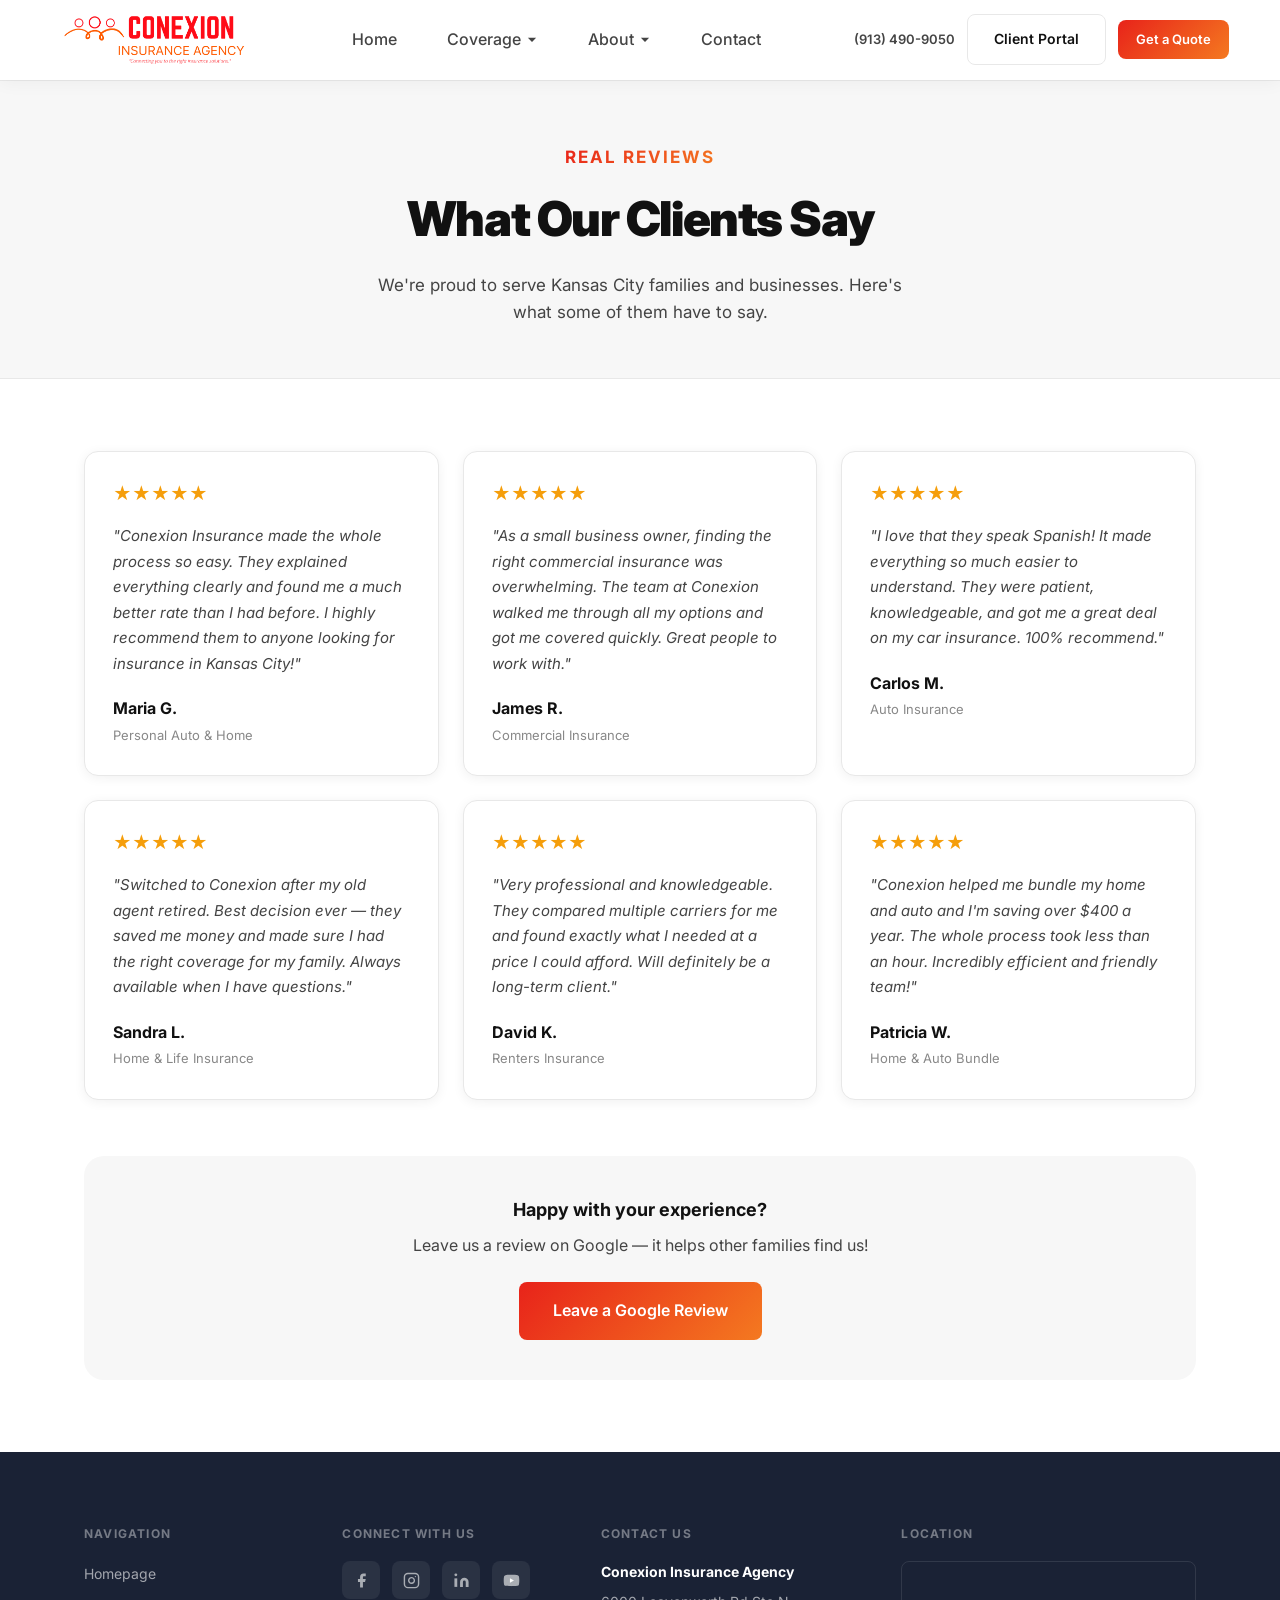
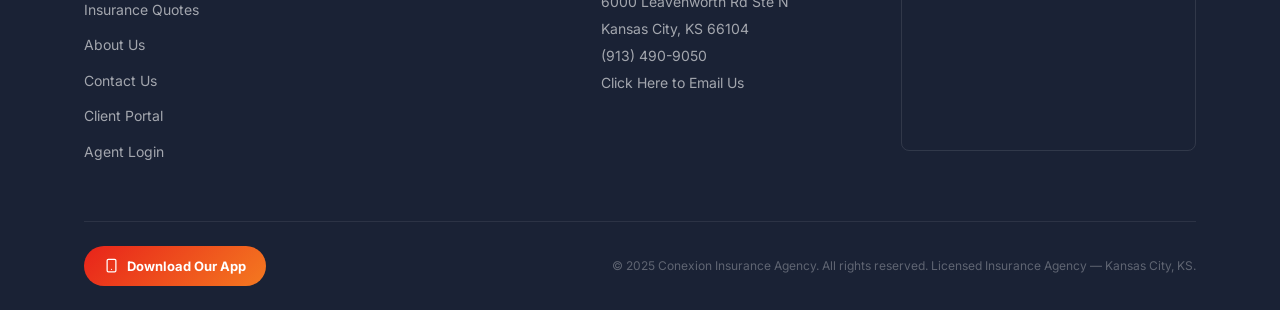
==== client-testimonials.html @ 3abfe739 "Initial commit" ====
<!DOCTYPE html>
<html lang="en">
<head>
  <meta charset="UTF-8">
  <meta name="viewport" content="width=device-width, initial-scale=1.0">
  <title>Client Testimonials | Conexion Insurance Agency</title>
  <meta name="description" content="See what Kansas City clients say about Conexion Insurance Agency. Real reviews from real people we've helped find the right coverage.">
  <link rel="preconnect" href="https://fonts.googleapis.com">
  <link rel="preconnect" href="https://fonts.gstatic.com" crossorigin>
  <link href="https://fonts.googleapis.com/css2?family=Inter:ital,wght@0,300;0,400;0,500;0,600;0,700;0,800;0,900;1,400&display=swap" rel="stylesheet">
  <link rel="icon" type="image/svg+xml" href="favicon.svg">
  <link rel="stylesheet" href="styles.css">
</head>
<body>

  <div id="site-header"></div>

  <main class="subpage-main">
    <div class="subpage-hero">
      <div class="container">
        <p class="eyebrow">Real Reviews</p>
        <h1>What Our Clients Say</h1>
        <p>We're proud to serve Kansas City families and businesses. Here's what some of them have to say.</p>
      </div>
    </div>

    <div class="subpage-content">
      <div class="container">
        <div class="testimonials-grid">

          <div class="testimonial-card">
            <div class="testimonial-stars">★★★★★</div>
            <p class="testimonial-text">"Conexion Insurance made the whole process so easy. They explained everything clearly and found me a much better rate than I had before. I highly recommend them to anyone looking for insurance in Kansas City!"</p>
            <div class="testimonial-author">
              <strong>Maria G.</strong>
              <span>Personal Auto & Home</span>
            </div>
          </div>

          <div class="testimonial-card">
            <div class="testimonial-stars">★★★★★</div>
            <p class="testimonial-text">"As a small business owner, finding the right commercial insurance was overwhelming. The team at Conexion walked me through all my options and got me covered quickly. Great people to work with."</p>
            <div class="testimonial-author">
              <strong>James R.</strong>
              <span>Commercial Insurance</span>
            </div>
          </div>

          <div class="testimonial-card">
            <div class="testimonial-stars">★★★★★</div>
            <p class="testimonial-text">"I love that they speak Spanish! It made everything so much easier to understand. They were patient, knowledgeable, and got me a great deal on my car insurance. 100% recommend."</p>
            <div class="testimonial-author">
              <strong>Carlos M.</strong>
              <span>Auto Insurance</span>
            </div>
          </div>

          <div class="testimonial-card">
            <div class="testimonial-stars">★★★★★</div>
            <p class="testimonial-text">"Switched to Conexion after my old agent retired. Best decision ever — they saved me money and made sure I had the right coverage for my family. Always available when I have questions."</p>
            <div class="testimonial-author">
              <strong>Sandra L.</strong>
              <span>Home & Life Insurance</span>
            </div>
          </div>

          <div class="testimonial-card">
            <div class="testimonial-stars">★★★★★</div>
            <p class="testimonial-text">"Very professional and knowledgeable. They compared multiple carriers for me and found exactly what I needed at a price I could afford. Will definitely be a long-term client."</p>
            <div class="testimonial-author">
              <strong>David K.</strong>
              <span>Renters Insurance</span>
            </div>
          </div>

          <div class="testimonial-card">
            <div class="testimonial-stars">★★★★★</div>
            <p class="testimonial-text">"Conexion helped me bundle my home and auto and I'm saving over $400 a year. The whole process took less than an hour. Incredibly efficient and friendly team!"</p>
            <div class="testimonial-author">
              <strong>Patricia W.</strong>
              <span>Home & Auto Bundle</span>
            </div>
          </div>

        </div>

        <div style="text-align:center;margin-top:56px;padding:40px;background:var(--bg-soft);border-radius:var(--radius-lg);">
          <p style="font-size:18px;font-weight:700;color:var(--ink);margin-bottom:8px;">Happy with your experience?</p>
          <p style="color:var(--ink-light);margin-bottom:24px;">Leave us a review on Google — it helps other families find us!</p>
          <a href="https://www.google.com/maps/place/Conexion+Insurance+Agency" target="_blank" rel="noopener" class="btn-primary btn-large">Leave a Google Review</a>
        </div>
      </div>
    </div>
  </main>

  <div id="site-footer"></div>

  <script src="components.js"></script>
  <script src="script.js"></script>
</body>
</html>
---- styles.css ----
/* ═══════════════════════════════════════════════
   TOKENS
════════════════════════════════════════════════ */
:root {
  --red: #E8231A;
  --orange: #F47920;
  --gradient: linear-gradient(135deg, #E8231A 0%, #F47920 100%);
  --gradient-text: linear-gradient(90deg, #E8231A, #F47920);

  --ink: #111111;
  --ink-light: #444444;
  --muted: #888888;
  --border: #E8E8E8;
  --bg: #FFFFFF;
  --bg-soft: #F7F7F7;

  --radius-sm: 8px;
  --radius: 14px;
  --radius-lg: 20px;

  --shadow-sm: 0 2px 12px rgba(0,0,0,0.06);
  --shadow: 0 4px 28px rgba(0,0,0,0.09);
  --shadow-lg: 0 12px 48px rgba(0,0,0,0.13);

  --ease: 0.24s cubic-bezier(0.4, 0, 0.2, 1);

  --nav-h: 80px;
  --max-w: 1160px;
}

/* ═══════════════════════════════════════════════
   RESET + BASE
════════════════════════════════════════════════ */
*, *::before, *::after { box-sizing: border-box; margin: 0; padding: 0; }

html { scroll-behavior: smooth; font-size: 16px; }

body {
  font-family: 'Inter', -apple-system, BlinkMacSystemFont, 'Segoe UI', sans-serif;
  color: var(--ink);
  background: var(--bg);
  line-height: 1.6;
  -webkit-font-smoothing: antialiased;
}

img, svg { display: block; max-width: 100%; }
a { color: inherit; text-decoration: none; }
ul { list-style: none; }
address { font-style: normal; }
button { cursor: pointer; border: none; background: none; font: inherit; }
input, select, textarea { font: inherit; }

/* ═══════════════════════════════════════════════
   LAYOUT HELPERS
════════════════════════════════════════════════ */
.container {
  width: 100%;
  max-width: var(--max-w);
  margin: 0 auto;
  padding: 0 24px;
}

.section-header {
  text-align: center;
  max-width: 560px;
  margin: 0 auto 56px;
}
.section-header h2 { font-size: clamp(28px, 4vw, 38px); font-weight: 800; letter-spacing: -0.02em; margin-bottom: 12px; }
.section-header p { color: var(--ink-light); font-size: 17px; line-height: 1.6; }

.eyebrow {
  display: inline-block;
  font-size: 12px;
  font-weight: 700;
  letter-spacing: 0.12em;
  text-transform: uppercase;
  background: var(--gradient);
  -webkit-background-clip: text;
  -webkit-text-fill-color: transparent;
  background-clip: text;
  margin-bottom: 14px;
}

.gradient-text {
  background: var(--gradient-text);
  -webkit-background-clip: text;
  -webkit-text-fill-color: transparent;
  background-clip: text;
}

/* ═══════════════════════════════════════════════
   BUTTONS
════════════════════════════════════════════════ */
.btn-primary {
  display: inline-flex;
  align-items: center;
  gap: 8px;
  padding: 13px 26px;
  background: var(--gradient);
  color: white;
  font-size: 14px;
  font-weight: 600;
  border-radius: var(--radius-sm);
  transition: opacity var(--ease), transform var(--ease), box-shadow var(--ease);
  white-space: nowrap;
}
.btn-primary:hover { opacity: 0.9; transform: translateY(-1px); box-shadow: 0 6px 20px rgba(232,35,26,0.35); }
.btn-primary:active { transform: translateY(0); }

.btn-sm { padding: 9px 18px; font-size: 13px; }
.btn-large { padding: 16px 34px; font-size: 16px; }
.btn-full { width: 100%; justify-content: center; }

.btn-ghost {
  display: inline-flex;
  align-items: center;
  gap: 8px;
  padding: 13px 26px;
  border: 1.5px solid var(--border);
  color: var(--ink);
  font-size: 14px;
  font-weight: 600;
  border-radius: var(--radius-sm);
  transition: border-color var(--ease), background var(--ease);
}
.btn-ghost:hover { border-color: var(--orange); background: #fff7f0; }
.btn-ghost.btn-large { padding: 15px 32px; font-size: 16px; }

/* ═══════════════════════════════════════════════
   NAVIGATION
════════════════════════════════════════════════ */
.nav-header {
  position: fixed;
  top: 0;
  left: 0;
  right: 0;
  z-index: 100;
  height: 80px;
  background: rgba(255,255,255,0.95);
  backdrop-filter: blur(12px);
  -webkit-backdrop-filter: blur(12px);
  border-bottom: 1px solid transparent;
  box-shadow: 0 1px 0 rgba(0,0,0,0.06), 0 4px 16px rgba(0,0,0,0.04);
  transition: border-color var(--ease), box-shadow var(--ease), transform 0.3s cubic-bezier(0.4,0,0.2,1);
}
.nav-header.scrolled { border-color: var(--border); box-shadow: 0 1px 0 rgba(0,0,0,0.08), 0 6px 24px rgba(0,0,0,0.07); }
.nav-header.nav-hidden { transform: translateY(-100%); box-shadow: none; border-color: transparent; }

.nav-container {
  width: 100%;
  padding: 0 4vw;
  height: 100%;
  display: flex;
  align-items: center;
  justify-content: space-between;
  gap: 0;
}

.nav-logo {
  display: flex;
  align-items: center;
  flex-shrink: 0;
  text-decoration: none;
}
.nav-logo-img { height: 64px; width: auto; display: block; }

.nav-links {
  display: flex;
  align-items: center;
  gap: 2px;
  flex: 1;
  justify-content: center;
}
.nav-link {
  padding: 8px 24px;
  font-size: 16px;
  font-weight: 500;
  color: var(--ink-light);
  border-radius: var(--radius-sm);
  white-space: nowrap;
  transition: color var(--ease), background var(--ease);
}
.nav-link:hover { color: var(--ink); background: var(--bg-soft); }

.nav-actions {
  display: flex;
  align-items: center;
  gap: 12px;
  flex-shrink: 0;
}
.nav-phone {
  font-size: 13px;
  font-weight: 600;
  color: var(--ink-light);
  white-space: nowrap;
  transition: color var(--ease);
}
.nav-phone:hover { color: var(--red); }

/* Dropdown */
.nav-dropdown { position: relative; }
.nav-dropdown__toggle {
  display: flex; align-items: center; gap: 5px; cursor: pointer;
}
.nav-dropdown__toggle svg { transition: transform var(--ease); flex-shrink: 0; }
.nav-dropdown:hover .nav-dropdown__toggle svg,
.nav-dropdown:focus-within .nav-dropdown__toggle svg { transform: rotate(180deg); }
.nav-dropdown__menu {
  position: absolute;
  top: 100%;
  left: 50%;
  transform: translateX(-50%) translateY(-6px);
  background: white;
  border: 1px solid var(--border);
  border-radius: var(--radius);
  box-shadow: var(--shadow-lg);
  padding: 18px 8px 8px;
  min-width: 230px;
  opacity: 0;
  pointer-events: none;
  transition: opacity 0.18s ease, transform 0.18s ease;
  z-index: 200;
}
.nav-dropdown:hover .nav-dropdown__menu,
.nav-dropdown:focus-within .nav-dropdown__menu {
  opacity: 1; pointer-events: all; transform: translateX(-50%) translateY(0);
}
.nav-dropdown__menu li a {
  display: block; padding: 10px 14px; font-size: 14px; font-weight: 500;
  color: var(--ink-light); border-radius: var(--radius-sm);
  transition: background var(--ease), color var(--ease);
}
.nav-dropdown__menu li a:hover { background: var(--bg-soft); color: var(--red); }
.nav-dropdown__menu--wide { min-width: 280px; }
.nav-dropdown__label {
  padding: 4px 14px 2px;
  font-size: 10px; font-weight: 700; letter-spacing: 0.1em; text-transform: uppercase;
  color: var(--muted); pointer-events: none;
}
.nav-dropdown__label--section {
  margin-top: 6px; padding-top: 8px;
  border-top: 1px solid var(--border);
}
.mobile-nav-section-label {
  padding: 10px 24px 2px;
  font-size: 10px; font-weight: 700; letter-spacing: 0.1em; text-transform: uppercase;
  color: var(--muted);
}
.mobile-nav-link--sub { padding-left: 32px !important; font-size: 14px !important; }

/* Subpage layout */
.subpage-main { padding-top: var(--nav-h); min-height: 60vh; }
.subpage-hero {
  background: var(--bg-soft);
  padding: 64px 0 52px;
  text-align: center;
  border-bottom: 1px solid var(--border);
}
.subpage-hero .eyebrow { margin-bottom: 10px; }
.subpage-hero h1 {
  font-size: clamp(28px, 4vw, 48px); font-weight: 900;
  letter-spacing: -0.03em; margin-bottom: 14px; color: var(--ink);
}
.subpage-hero p { font-size: 17px; color: var(--ink-light); max-width: 560px; margin: 0 auto; }
.subpage-content { padding: 72px 0; }

/* Gallery grid */
.gallery-grid {
  display: grid; grid-template-columns: repeat(auto-fill, minmax(280px, 1fr)); gap: 16px;
}
.gallery-grid img {
  width: 100%; aspect-ratio: 4/3; object-fit: cover;
  border-radius: var(--radius); box-shadow: var(--shadow-sm);
  transition: transform var(--ease), box-shadow var(--ease);
}
.gallery-grid img:hover { transform: scale(1.02); box-shadow: var(--shadow); }

/* Testimonial cards */
.testimonials-grid {
  display: grid; grid-template-columns: repeat(auto-fill, minmax(300px, 1fr)); gap: 24px;
}
.testimonial-card {
  background: white; border: 1.5px solid var(--border); border-radius: var(--radius);
  padding: 28px; box-shadow: var(--shadow-sm);
}
.testimonial-stars { color: #f59e0b; font-size: 18px; margin-bottom: 14px; }
.testimonial-text { font-size: 15px; line-height: 1.7; color: var(--ink-light); margin-bottom: 20px; font-style: italic; }
.testimonial-author strong { display: block; font-weight: 700; color: var(--ink); }
.testimonial-author span { font-size: 13px; color: var(--muted); }

/* Video grid */
.video-grid {
  display: grid; grid-template-columns: repeat(auto-fill, minmax(320px, 1fr)); gap: 24px;
}
.video-card { border-radius: var(--radius); overflow: hidden; box-shadow: var(--shadow); }
.video-card iframe { display: block; width: 100%; aspect-ratio: 16/9; border: none; }
.video-embed { border-radius: var(--radius); overflow: hidden; box-shadow: var(--shadow); aspect-ratio: 16/9; }
.video-embed iframe { display: block; width: 100%; height: 100%; border: none; }
.video-placeholder {
  background: var(--bg-soft); border: 2px dashed var(--border);
  border-radius: var(--radius); aspect-ratio: 16/9;
  display: flex; flex-direction: column; align-items: center; justify-content: center;
  gap: 10px; color: var(--muted); font-size: 14px; text-align: center; padding: 24px;
}
.video-placeholder svg { width: 40px; height: 40px; color: var(--orange); }

/* Carriers grid (full page) */
.carriers-full-grid {
  display: grid; grid-template-columns: repeat(auto-fill, minmax(180px, 1fr)); gap: 20px;
}
.carrier-full-card {
  background: white; border: 1.5px solid var(--border); border-radius: var(--radius);
  padding: 24px 20px; display: flex; align-items: center; justify-content: center;
  box-shadow: var(--shadow-sm); transition: border-color var(--ease), box-shadow var(--ease);
  min-height: 100px;
}
.carrier-full-card:hover { border-color: var(--orange); box-shadow: var(--shadow); }
.carrier-full-card img { max-height: 60px; max-width: 140px; width: auto; object-fit: contain; }

/* Refer form */
.refer-form-wrap {
  max-width: 640px; margin: 0 auto;
  background: white; border: 1.5px solid var(--border);
  border-radius: var(--radius-lg); padding: 48px; box-shadow: var(--shadow);
}
@media (max-width: 600px) { .refer-form-wrap { padding: 28px 20px; } }

/* Prose (privacy/accessibility) */
.prose { max-width: 760px; margin: 0 auto; }
.prose h2 { font-size: 22px; font-weight: 800; margin: 40px 0 12px; color: var(--ink); }
.prose h3 { font-size: 17px; font-weight: 700; margin: 28px 0 8px; color: var(--ink); }
.prose p { font-size: 15px; line-height: 1.8; color: var(--ink-light); margin-bottom: 14px; }
.prose ul { margin: 0 0 16px 20px; list-style: disc; }
.prose ul li { font-size: 15px; line-height: 1.8; color: var(--ink-light); margin-bottom: 6px; }
.prose a { color: var(--red); text-decoration: underline; }

/* Hamburger */
.nav-toggle {
  display: none;
  flex-direction: column;
  gap: 5px;
  padding: 6px;
  margin-left: auto;
}
.nav-toggle span {
  display: block;
  width: 22px;
  height: 2px;
  background: var(--ink);
  border-radius: 2px;
  transition: transform var(--ease), opacity var(--ease);
}
.nav-toggle.open span:nth-child(1) { transform: translateY(7px) rotate(45deg); }
.nav-toggle.open span:nth-child(2) { opacity: 0; }
.nav-toggle.open span:nth-child(3) { transform: translateY(-7px) rotate(-45deg); }

/* Mobile Drawer */
.mobile-nav {
  position: fixed;
  top: var(--nav-h);
  left: 0;
  right: 0;
  background: white;
  border-bottom: 1px solid var(--border);
  padding: 20px 24px 28px;
  display: flex;
  flex-direction: column;
  gap: 6px;
  z-index: 99;
  transform: translateY(calc(-100% - var(--nav-h)));
  transition: transform var(--ease);
  box-shadow: var(--shadow);
}
.mobile-nav.open { transform: translateY(0); }
.mobile-nav-link { display: block; padding: 11px 14px; font-size: 15px; font-weight: 500; border-radius: var(--radius-sm); }
.mobile-nav-link:hover { background: var(--bg-soft); }
.mobile-phone { padding: 11px 14px; font-size: 15px; font-weight: 600; color: var(--ink-light); }
.mobile-overlay {
  position: fixed; inset: 0; background: rgba(0,0,0,0.3);
  z-index: 98; opacity: 0; pointer-events: none; transition: opacity var(--ease);
}
.mobile-overlay.open { opacity: 1; pointer-events: all; }

/* ═══════════════════════════════════════════════
   HERO
════════════════════════════════════════════════ */
.hero {
  padding-top: var(--nav-h);
  padding-bottom: 80px;
  display: grid;
  grid-template-columns: 1fr 1fr;
  align-items: center;
  max-width: var(--max-w);
  margin: 0 auto;
  padding-left: 24px;
  padding-right: 24px;
  gap: 60px;
}

.hero-content { padding: 80px 0; }

.hero-headline {
  font-size: clamp(38px, 5.5vw, 62px);
  font-weight: 900;
  letter-spacing: -0.03em;
  line-height: 1.08;
  margin-bottom: 20px;
}

.hero-sub {
  font-size: 18px;
  color: var(--ink-light);
  line-height: 1.65;
  max-width: 480px;
  margin-bottom: 36px;
}

.hero-actions {
  display: flex;
  gap: 12px;
  flex-wrap: wrap;
  margin-bottom: 48px;
}

.hero-trust {
  display: flex;
  align-items: center;
  gap: 28px;
}
.trust-item { display: flex; flex-direction: column; }
.trust-item strong { font-size: 20px; font-weight: 800; letter-spacing: -0.02em; color: var(--ink); }
.trust-item span { font-size: 11px; font-weight: 500; color: var(--muted); text-transform: uppercase; letter-spacing: 0.05em; }
.trust-divider { width: 1px; height: 36px; background: var(--border); }

/* Hero visual */
.hero-visual {
  position: relative;
  display: flex;
  align-items: center;
  justify-content: center;
  height: 480px;
}

.hero-blob-shape {
  position: absolute;
  width: 360px;
  height: 360px;
  background: linear-gradient(135deg, rgba(232,35,26,0.13) 0%, rgba(244,121,32,0.18) 100%);
  border-radius: 60% 40% 55% 45% / 45% 55% 45% 55%;
  top: 50%;
  right: 0;
  transform: translateY(-50%) translateX(10%);
  z-index: 0;
}

.hero-photo-frame {
  position: relative;
  width: 88%;
  height: 100%;
  border-radius: var(--radius-lg);
  overflow: hidden;
  box-shadow: var(--shadow-lg);
  z-index: 1;
}

.hero-photo-frame img {
  width: 100%;
  height: 100%;
  object-fit: cover;
  display: block;
}

/* ═══════════════════════════════════════════════
   COVERAGE / QUOTE
════════════════════════════════════════════════ */
.coverage-section {
  padding: 100px 0;
  background: var(--bg-soft);
}

.quote-grid {
  display: grid;
  grid-template-columns: repeat(3, 1fr);
  gap: 24px;
}

.quote-card {
  position: relative;
  background: white;
  border: 1.5px solid var(--border);
  border-radius: var(--radius-lg);
  padding: 36px 32px 28px;
  display: flex;
  flex-direction: column;
  gap: 20px;
  transition: transform var(--ease), box-shadow var(--ease), border-color var(--ease);
  text-decoration: none;
  color: var(--ink);
  overflow: hidden;
}
.quote-card:hover {
  transform: translateY(-4px);
  box-shadow: var(--shadow-lg);
  border-color: var(--orange);
}

.quote-card--featured {
  border-color: transparent;
  background: var(--gradient);
  color: white;
  box-shadow: 0 8px 32px rgba(232,35,26,0.26);
}
.quote-card--featured:hover { transform: translateY(-6px); box-shadow: 0 16px 48px rgba(232,35,26,0.35); }

.featured-tag {
  position: absolute;
  top: 20px;
  right: 20px;
  background: rgba(255,255,255,0.2);
  color: white;
  font-size: 11px;
  font-weight: 700;
  letter-spacing: 0.06em;
  text-transform: uppercase;
  padding: 4px 10px;
  border-radius: 20px;
  border: 1px solid rgba(255,255,255,0.35);
}

.quote-card__icon {
  width: 48px;
  height: 48px;
  display: flex;
  align-items: center;
  justify-content: center;
  border-radius: var(--radius-sm);
  background: var(--bg-soft);
}
.quote-card--featured .quote-card__icon { background: rgba(255,255,255,0.18); }
.quote-card__icon svg { width: 28px; height: 28px; color: var(--orange); }
.quote-card--featured .quote-card__icon svg { color: white; }

.quote-card__body h3 {
  font-size: 20px;
  font-weight: 800;
  letter-spacing: -0.02em;
  margin-bottom: 4px;
}
.quote-card__body p {
  font-size: 14px;
  color: var(--ink-light);
  margin-bottom: 16px;
}
.quote-card--featured .quote-card__body p { color: rgba(255,255,255,0.75); }

.coverage-list {
  display: flex;
  flex-direction: column;
  gap: 6px;
}
.coverage-list li {
  font-size: 13px;
  color: var(--ink-light);
  padding-left: 16px;
  position: relative;
}
.coverage-list li::before {
  content: '';
  position: absolute;
  left: 0;
  top: 8px;
  width: 5px;
  height: 5px;
  border-radius: 50%;
  background: var(--orange);
}
.quote-card--featured .coverage-list li { color: rgba(255,255,255,0.8); }
.quote-card--featured .coverage-list li::before { background: rgba(255,255,255,0.6); }

.quote-card__cta {
  margin-top: auto;
  display: flex;
  align-items: center;
  gap: 8px;
  font-size: 14px;
  font-weight: 700;
  color: var(--red);
}
.quote-card__cta svg { width: 16px; height: 16px; transition: transform var(--ease); }
.quote-card:hover .quote-card__cta svg { transform: translateX(4px); }
.quote-card--featured .quote-card__cta { color: white; }

/* ═══════════════════════════════════════════════
   ABOUT
════════════════════════════════════════════════ */
.about-section {
  padding: 100px 0;
  background: white;
}

.about-grid {
  display: grid;
  grid-template-columns: 1fr 1fr;
  gap: 80px;
  align-items: center;
}

.about-content h2 {
  font-size: clamp(28px, 3.5vw, 40px);
  font-weight: 800;
  letter-spacing: -0.02em;
  margin-bottom: 18px;
  line-height: 1.15;
}

.body-lg {
  font-size: 16px;
  color: var(--ink-light);
  line-height: 1.7;
  margin-bottom: 14px;
}

.about-features { margin-top: 32px; display: flex; flex-direction: column; gap: 20px; }

.about-feature {
  display: flex;
  gap: 14px;
  align-items: flex-start;
}

.check-icon {
  flex-shrink: 0;
  width: 24px;
  height: 24px;
  border-radius: 50%;
  background: var(--gradient);
  display: flex;
  align-items: center;
  justify-content: center;
  margin-top: 1px;
}
.check-icon svg { width: 13px; height: 13px; color: white; }

.about-feature strong { font-size: 15px; font-weight: 700; display: block; margin-bottom: 2px; }
.about-feature p { font-size: 14px; color: var(--ink-light); margin: 0; }

.about-stats-grid {
  display: grid;
  grid-template-columns: 1fr 1fr;
  gap: 16px;
}

.stat-card {
  background: var(--bg-soft);
  border-radius: var(--radius);
  padding: 32px 24px;
  display: flex;
  flex-direction: column;
  gap: 6px;
}
.stat-num {
  font-size: clamp(32px, 3vw, 44px);
  font-weight: 900;
  letter-spacing: -0.03em;
  line-height: 1;
}
.stat-label {
  font-size: 13px;
  font-weight: 500;
  color: var(--muted);
}

/* ═══════════════════════════════════════════════
   CARRIERS MARQUEE
════════════════════════════════════════════════ */
.carriers-section {
  padding: 48px 0;
  background: var(--bg-soft);
  border-top: 1px solid var(--border);
  border-bottom: 1px solid var(--border);
  overflow: hidden;
}

.carriers-label {
  text-align: center;
  font-size: 14px;
  font-weight: 600;
  color: var(--ink-light);
  margin-bottom: 28px;
  padding: 0 24px;
}

.marquee-track {
  overflow: hidden;
  /* fade edges */
  -webkit-mask-image: linear-gradient(to right, transparent 0%, black 8%, black 92%, transparent 100%);
  mask-image: linear-gradient(to right, transparent 0%, black 8%, black 92%, transparent 100%);
}

.marquee-inner {
  display: flex;
  gap: 16px;
  width: max-content;
  animation: marquee 30s linear infinite;
}

.marquee-track:hover .marquee-inner { animation-play-state: paused; }

.carrier-badge {
  flex-shrink: 0;
  background: white;
  border: 1.5px solid var(--border);
  border-radius: var(--radius-sm);
  padding: 14px 20px;
  display: flex;
  align-items: center;
  gap: 10px;
  white-space: nowrap;
  box-shadow: var(--shadow-sm);
  transition: border-color var(--ease), box-shadow var(--ease);
  cursor: default;
}
.carrier-badge:hover {
  border-color: var(--orange);
  box-shadow: var(--shadow);
}
.carrier-badge img {
  height: 52px;
  width: auto;
  max-width: 160px;
  object-fit: contain;
  flex-shrink: 0;
}
.carrier-badge img[src=""],
.carrier-badge img:not([src]) { display: none; }
.carrier-badge span {
  font-size: 14px;
  font-weight: 700;
  color: var(--ink-light);
}

@keyframes marquee {
  0%   { transform: translateX(0); }
  100% { transform: translateX(-50%); }
}

/* ═══════════════════════════════════════════════
   INSTAGRAM
════════════════════════════════════════════════ */
.instagram-section {
  background: var(--gradient);
  padding: 72px 0;
}
.instagram-inner {
  display: flex;
  align-items: center;
  justify-content: space-between;
  gap: 48px;
}
.instagram-cta {
  flex: 1;
}
.instagram-follow {
  font-size: clamp(2.2rem, 5vw, 3.6rem);
  font-weight: 900;
  color: white;
  letter-spacing: 0.04em;
  line-height: 1;
  margin-bottom: 10px;
}
.instagram-handle {
  font-size: clamp(1.6rem, 4vw, 2.8rem);
  font-weight: 900;
  color: white;
  letter-spacing: 0.02em;
  text-decoration: none;
  opacity: 0.92;
  transition: opacity var(--ease);
}
.instagram-handle:hover { opacity: 1; text-decoration: underline; }

.instagram-embed-wrap {
  flex-shrink: 0;
  border-radius: var(--radius);
  overflow: hidden;
  box-shadow: var(--shadow-lg);
}
.instagram-embed-wrap .instagram-media {
  display: block;
  width: 440px;
  height: 320px;
  border: none;
  background: white;
}

@media (max-width: 700px) {
  .instagram-inner { flex-direction: column; align-items: flex-start; }
  .instagram-embed-wrap .instagram-media { width: 100%; }
}

/* ═══════════════════════════════════════════════
   STATS BAR
════════════════════════════════════════════════ */
.stats-bar {
  background: linear-gradient(135deg, rgba(232,35,26,0.05) 0%, rgba(244,121,32,0.08) 100%);
  padding: 56px 0;
  border-top: 1px solid rgba(232,35,26,0.08);
  border-bottom: 1px solid rgba(232,35,26,0.08);
}
.stats-bar__label {
  text-align: center;
  font-size: 14px;
  font-weight: 600;
  color: var(--muted);
  text-transform: uppercase;
  letter-spacing: 0.08em;
  margin-bottom: 36px;
}
.stats-bar__grid {
  display: grid;
  grid-template-columns: repeat(4, 1fr);
  gap: 24px;
  max-width: 860px;
  margin: 0 auto;
}
.stat-item {
  display: flex;
  align-items: center;
  gap: 16px;
}
.stat-icon {
  width: 48px;
  height: 48px;
  border-radius: 50%;
  background: rgba(244,121,32,0.12);
  display: flex;
  align-items: center;
  justify-content: center;
  flex-shrink: 0;
  color: var(--orange);
}
.stat-icon svg { width: 22px; height: 22px; }
.stat-item strong {
  display: block;
  font-size: 20px;
  font-weight: 800;
  color: var(--ink);
  letter-spacing: -0.02em;
  line-height: 1;
  margin-bottom: 3px;
}
.stat-item span {
  font-size: 12px;
  font-weight: 500;
  color: var(--muted);
  text-transform: uppercase;
  letter-spacing: 0.04em;
}

@media (max-width: 768px) {
  .stats-bar__grid { grid-template-columns: 1fr 1fr; gap: 28px; }
}
@media (max-width: 480px) {
  .stats-bar__grid { grid-template-columns: 1fr; }
}

/* ═══════════════════════════════════════════════
   CONTACT
════════════════════════════════════════════════ */
.contact-section {
  padding: 100px 0;
  background: white;
}

.contact-grid {
  display: grid;
  grid-template-columns: 1fr 1.3fr;
  gap: 80px;
  align-items: start;
}

.contact-info h2 {
  font-size: clamp(26px, 3.2vw, 36px);
  font-weight: 800;
  letter-spacing: -0.02em;
  margin-bottom: 14px;
  line-height: 1.15;
}
.contact-info > p {
  font-size: 16px;
  color: var(--ink-light);
  line-height: 1.65;
  margin-bottom: 36px;
}

.contact-details { display: flex; flex-direction: column; gap: 20px; }

.contact-item {
  display: flex;
  gap: 14px;
  align-items: flex-start;
  text-decoration: none;
  color: var(--ink);
  transition: color var(--ease);
}
a.contact-item:hover { color: var(--red); }

.contact-item__icon {
  flex-shrink: 0;
  width: 40px;
  height: 40px;
  border-radius: var(--radius-sm);
  background: var(--bg-soft);
  display: flex;
  align-items: center;
  justify-content: center;
}
.contact-item__icon svg { width: 18px; height: 18px; color: var(--orange); }

.contact-item strong { display: block; font-size: 13px; font-weight: 700; margin-bottom: 2px; }
.contact-item span { font-size: 14px; color: var(--ink-light); line-height: 1.5; }
a.contact-item:hover .contact-item__icon { background: #fff0ea; }

/* Form */
.contact-form-wrap {
  background: var(--bg-soft);
  border-radius: var(--radius-lg);
  padding: 36px;
}

.contact-form { display: flex; flex-direction: column; gap: 18px; }

.form-row { display: grid; grid-template-columns: 1fr 1fr; gap: 16px; }

.form-group { display: flex; flex-direction: column; gap: 6px; }

.form-group label {
  font-size: 13px;
  font-weight: 600;
  color: var(--ink);
}

.form-group input,
.form-group select,
.form-group textarea {
  padding: 12px 16px;
  border: 1.5px solid var(--border);
  border-radius: var(--radius-sm);
  background: white;
  font-size: 14px;
  color: var(--ink);
  transition: border-color var(--ease), box-shadow var(--ease);
  outline: none;
  resize: vertical;
}
.form-group input::placeholder,
.form-group textarea::placeholder { color: #bbb; }
.form-group select { appearance: none; background-image: url("data:image/svg+xml,%3Csvg xmlns='http://www.w3.org/2000/svg' width='12' height='8' viewBox='0 0 12 8'%3E%3Cpath d='M1 1l5 5 5-5' stroke='%23888' stroke-width='1.5' fill='none' stroke-linecap='round'/%3E%3C/svg%3E"); background-repeat: no-repeat; background-position: right 14px center; padding-right: 36px; }
.form-group input:focus,
.form-group select:focus,
.form-group textarea:focus {
  border-color: var(--orange);
  box-shadow: 0 0 0 3px rgba(244,121,32,0.12);
}

.form-feedback {
  display: flex;
  align-items: center;
  gap: 10px;
  font-size: 14px;
  font-weight: 500;
  padding: 14px 16px;
  border-radius: var(--radius-sm);
  margin-top: 4px;
}
.form-success { background: #f0fdf4; color: #16a34a; }
.form-success svg { width: 18px; height: 18px; flex-shrink: 0; }
.form-error { background: #fef2f2; color: #dc2626; }
.form-error a { color: var(--red); text-decoration: underline; }
[hidden] { display: none !important; }

/* ═══════════════════════════════════════════════
   FOOTER
════════════════════════════════════════════════ */
.footer {
  background: #1a2235;
  color: rgba(255,255,255,0.75);
  padding: 72px 0 0;
}

.footer-grid {
  display: grid;
  grid-template-columns: 1fr 1fr 1.2fr 1.4fr;
  gap: 48px;
  padding-bottom: 56px;
  border-bottom: 1px solid rgba(255,255,255,0.08);
}

.footer-col h4 {
  font-size: 12px;
  font-weight: 700;
  letter-spacing: 0.1em;
  text-transform: uppercase;
  color: rgba(255,255,255,0.4);
  margin-bottom: 18px;
}
.footer-col ul { display: flex; flex-direction: column; gap: 10px; }
.footer-col li a {
  font-size: 14px;
  color: rgba(255,255,255,0.6);
  transition: color var(--ease);
}
.footer-col li a:hover { color: var(--orange); }

/* Social icons */
.footer-social {
  display: flex;
  gap: 12px;
  flex-wrap: wrap;
}
.footer-social a {
  width: 38px;
  height: 38px;
  border-radius: var(--radius-sm);
  background: rgba(255,255,255,0.07);
  display: flex;
  align-items: center;
  justify-content: center;
  color: rgba(255,255,255,0.6);
  transition: background var(--ease), color var(--ease);
}
.footer-social a:hover { background: var(--gradient); color: white; }
.footer-social svg { width: 17px; height: 17px; }

/* Address block */
.footer-address {
  display: flex;
  flex-direction: column;
  gap: 6px;
}
.footer-address strong { font-size: 14px; font-weight: 700; color: white; margin-bottom: 2px; }
.footer-address span,
.footer-address a { font-size: 14px; color: rgba(255,255,255,0.6); line-height: 1.5; }
.footer-address a { transition: color var(--ease); }
.footer-address a:hover { color: var(--orange); }

/* Map */
.footer-map {
  border-radius: var(--radius-sm);
  overflow: hidden;
  border: 1px solid rgba(255,255,255,0.1);
}

/* Footer bottom */
.footer-bottom {
  padding: 24px 0;
  display: flex;
  align-items: center;
  gap: 24px;
  flex-wrap: wrap;
}
.footer-bottom p {
  font-size: 12px;
  color: rgba(255,255,255,0.3);
  margin-left: auto;
  text-align: right;
}

.btn-download {
  display: inline-flex;
  align-items: center;
  gap: 8px;
  padding: 10px 20px;
  background: var(--gradient);
  color: white;
  font-size: 13px;
  font-weight: 700;
  border-radius: 30px;
  white-space: nowrap;
  transition: opacity var(--ease), transform var(--ease), box-shadow var(--ease);
  flex-shrink: 0;
}
.btn-download svg { width: 15px; height: 15px; }
.btn-download:hover { opacity: 0.88; transform: translateY(-1px); box-shadow: 0 4px 16px rgba(232,35,26,0.4); }

/* ═══════════════════════════════════════════════
   ANIMATIONS
════════════════════════════════════════════════ */
.fade-up {
  opacity: 0;
  transform: translateY(24px);
  transition: opacity 0.5s ease, transform 0.5s ease;
}
.fade-up.visible { opacity: 1; transform: translateY(0); }

/* ═══════════════════════════════════════════════
   RESPONSIVE
════════════════════════════════════════════════ */
@media (max-width: 1024px) {
  .hero { grid-template-columns: 1fr; gap: 0; min-height: auto; padding-bottom: 60px; }
  .hero-content { padding: 80px 0 40px; }
  .hero-visual { height: 300px; }
  .about-grid { grid-template-columns: 1fr; gap: 48px; }
  .contact-grid { grid-template-columns: 1fr; gap: 48px; }
  .footer-grid { grid-template-columns: 1fr 1fr; gap: 36px; }
  .footer-bottom { flex-direction: column; align-items: flex-start; }
  .footer-bottom p { margin-left: 0; text-align: left; }
}

@media (max-width: 768px) {
  .nav-links, .nav-actions { display: none; }
  .nav-toggle { display: flex; }
  .nav-container { gap: 0; }

  .quote-grid { grid-template-columns: 1fr; max-width: 480px; margin: 0 auto; }
  .about-stats-grid { grid-template-columns: 1fr 1fr; }
  .form-row { grid-template-columns: 1fr; }
  .footer-grid { grid-template-columns: 1fr; gap: 28px; }
  .hero-visual { display: none; }
}

@media (max-width: 480px) {
  .container { padding: 0 18px; }
  .coverage-section, .about-section, .contact-section { padding: 72px 0; }
  .hero-actions { flex-direction: column; align-items: flex-start; }
  .contact-form-wrap { padding: 24px 20px; }
}
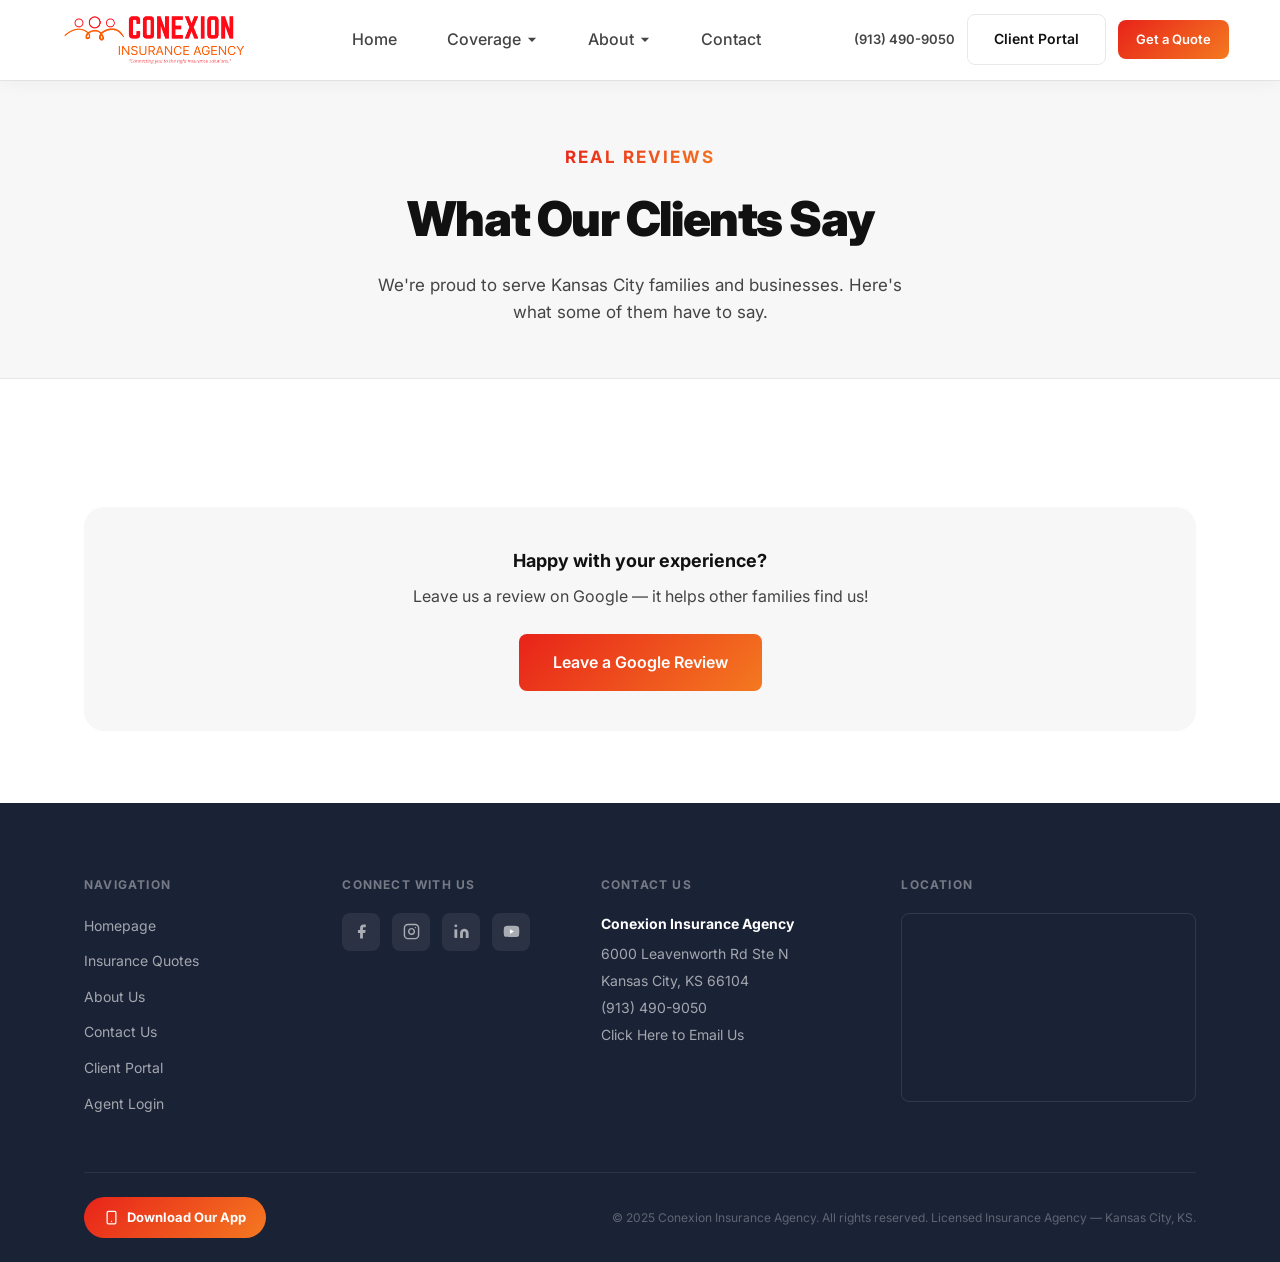
==== commit 85168c7e: "Add Elfsight Google Reviews widget; center hero; remove hero image" ====
--- a/client-testimonials.html
+++ b/client-testimonials.html
@@ -26,63 +26,9 @@
 
     <div class="subpage-content">
       <div class="container">
-        <div class="testimonials-grid">
 
-          <div class="testimonial-card">
-            <div class="testimonial-stars">★★★★★</div>
-            <p class="testimonial-text">"Conexion Insurance made the whole process so easy. They explained everything clearly and found me a much better rate than I had before. I highly recommend them to anyone looking for insurance in Kansas City!"</p>
-            <div class="testimonial-author">
-              <strong>Maria G.</strong>
-              <span>Personal Auto & Home</span>
-            </div>
-          </div>
-
-          <div class="testimonial-card">
-            <div class="testimonial-stars">★★★★★</div>
-            <p class="testimonial-text">"As a small business owner, finding the right commercial insurance was overwhelming. The team at Conexion walked me through all my options and got me covered quickly. Great people to work with."</p>
-            <div class="testimonial-author">
-              <strong>James R.</strong>
-              <span>Commercial Insurance</span>
-            </div>
-          </div>
-
-          <div class="testimonial-card">
-            <div class="testimonial-stars">★★★★★</div>
-            <p class="testimonial-text">"I love that they speak Spanish! It made everything so much easier to understand. They were patient, knowledgeable, and got me a great deal on my car insurance. 100% recommend."</p>
-            <div class="testimonial-author">
-              <strong>Carlos M.</strong>
-              <span>Auto Insurance</span>
-            </div>
-          </div>
-
-          <div class="testimonial-card">
-            <div class="testimonial-stars">★★★★★</div>
-            <p class="testimonial-text">"Switched to Conexion after my old agent retired. Best decision ever — they saved me money and made sure I had the right coverage for my family. Always available when I have questions."</p>
-            <div class="testimonial-author">
-              <strong>Sandra L.</strong>
-              <span>Home & Life Insurance</span>
-            </div>
-          </div>
-
-          <div class="testimonial-card">
-            <div class="testimonial-stars">★★★★★</div>
-            <p class="testimonial-text">"Very professional and knowledgeable. They compared multiple carriers for me and found exactly what I needed at a price I could afford. Will definitely be a long-term client."</p>
-            <div class="testimonial-author">
-              <strong>David K.</strong>
-              <span>Renters Insurance</span>
-            </div>
-          </div>
-
-          <div class="testimonial-card">
-            <div class="testimonial-stars">★★★★★</div>
-            <p class="testimonial-text">"Conexion helped me bundle my home and auto and I'm saving over $400 a year. The whole process took less than an hour. Incredibly efficient and friendly team!"</p>
-            <div class="testimonial-author">
-              <strong>Patricia W.</strong>
-              <span>Home & Auto Bundle</span>
-            </div>
-          </div>
-
-        </div>
+        <script src="https://elfsightcdn.com/platform.js" async></script>
+        <div class="elfsight-app-00452bff-cc9b-44c9-9ecc-24300dfd9341" data-elfsight-app-lazy></div>
 
         <div style="text-align:center;margin-top:56px;padding:40px;background:var(--bg-soft);border-radius:var(--radius-lg);">
           <p style="font-size:18px;font-weight:700;color:var(--ink);margin-bottom:8px;">Happy with your experience?</p>
--- a/styles.css
+++ b/styles.css
@@ -387,17 +387,17 @@
 .hero {
   padding-top: var(--nav-h);
   padding-bottom: 80px;
-  display: grid;
-  grid-template-columns: 1fr 1fr;
-  align-items: center;
+  display: flex;
+  flex-direction: column;
+  align-items: center;
+  text-align: center;
   max-width: var(--max-w);
   margin: 0 auto;
   padding-left: 24px;
   padding-right: 24px;
-  gap: 60px;
-}
-
-.hero-content { padding: 80px 0; }
+}
+
+.hero-content { padding: 80px 0; max-width: 720px; }
 
 .hero-headline {
   font-size: clamp(38px, 5.5vw, 62px);
@@ -412,13 +412,14 @@
   color: var(--ink-light);
   line-height: 1.65;
   max-width: 480px;
-  margin-bottom: 36px;
+  margin: 0 auto 36px;
 }
 
 .hero-actions {
   display: flex;
   gap: 12px;
   flex-wrap: wrap;
+  justify-content: center;
   margin-bottom: 48px;
 }
 
@@ -644,10 +645,10 @@
 .about-feature strong { font-size: 15px; font-weight: 700; display: block; margin-bottom: 2px; }
 .about-feature p { font-size: 14px; color: var(--ink-light); margin: 0; }
 
-.about-stats-grid {
-  display: grid;
-  grid-template-columns: 1fr 1fr;
-  gap: 16px;
+.about-reviews {
+  display: flex;
+  align-items: flex-start;
+  min-width: 0;
 }
 
 .stat-card {
@@ -673,6 +674,14 @@
 /* ═══════════════════════════════════════════════
    CARRIERS MARQUEE
 ════════════════════════════════════════════════ */
+/* ═══════════════════════════════════════════════
+   REVIEWS
+════════════════════════════════════════════════ */
+.reviews-section {
+  padding: 80px 0;
+  background: var(--surface);
+}
+
 .carriers-section {
   padding: 48px 0;
   background: var(--bg-soft);
@@ -1113,7 +1122,6 @@
   .nav-container { gap: 0; }
 
   .quote-grid { grid-template-columns: 1fr; max-width: 480px; margin: 0 auto; }
-  .about-stats-grid { grid-template-columns: 1fr 1fr; }
   .form-row { grid-template-columns: 1fr; }
   .footer-grid { grid-template-columns: 1fr; gap: 28px; }
   .hero-visual { display: none; }
